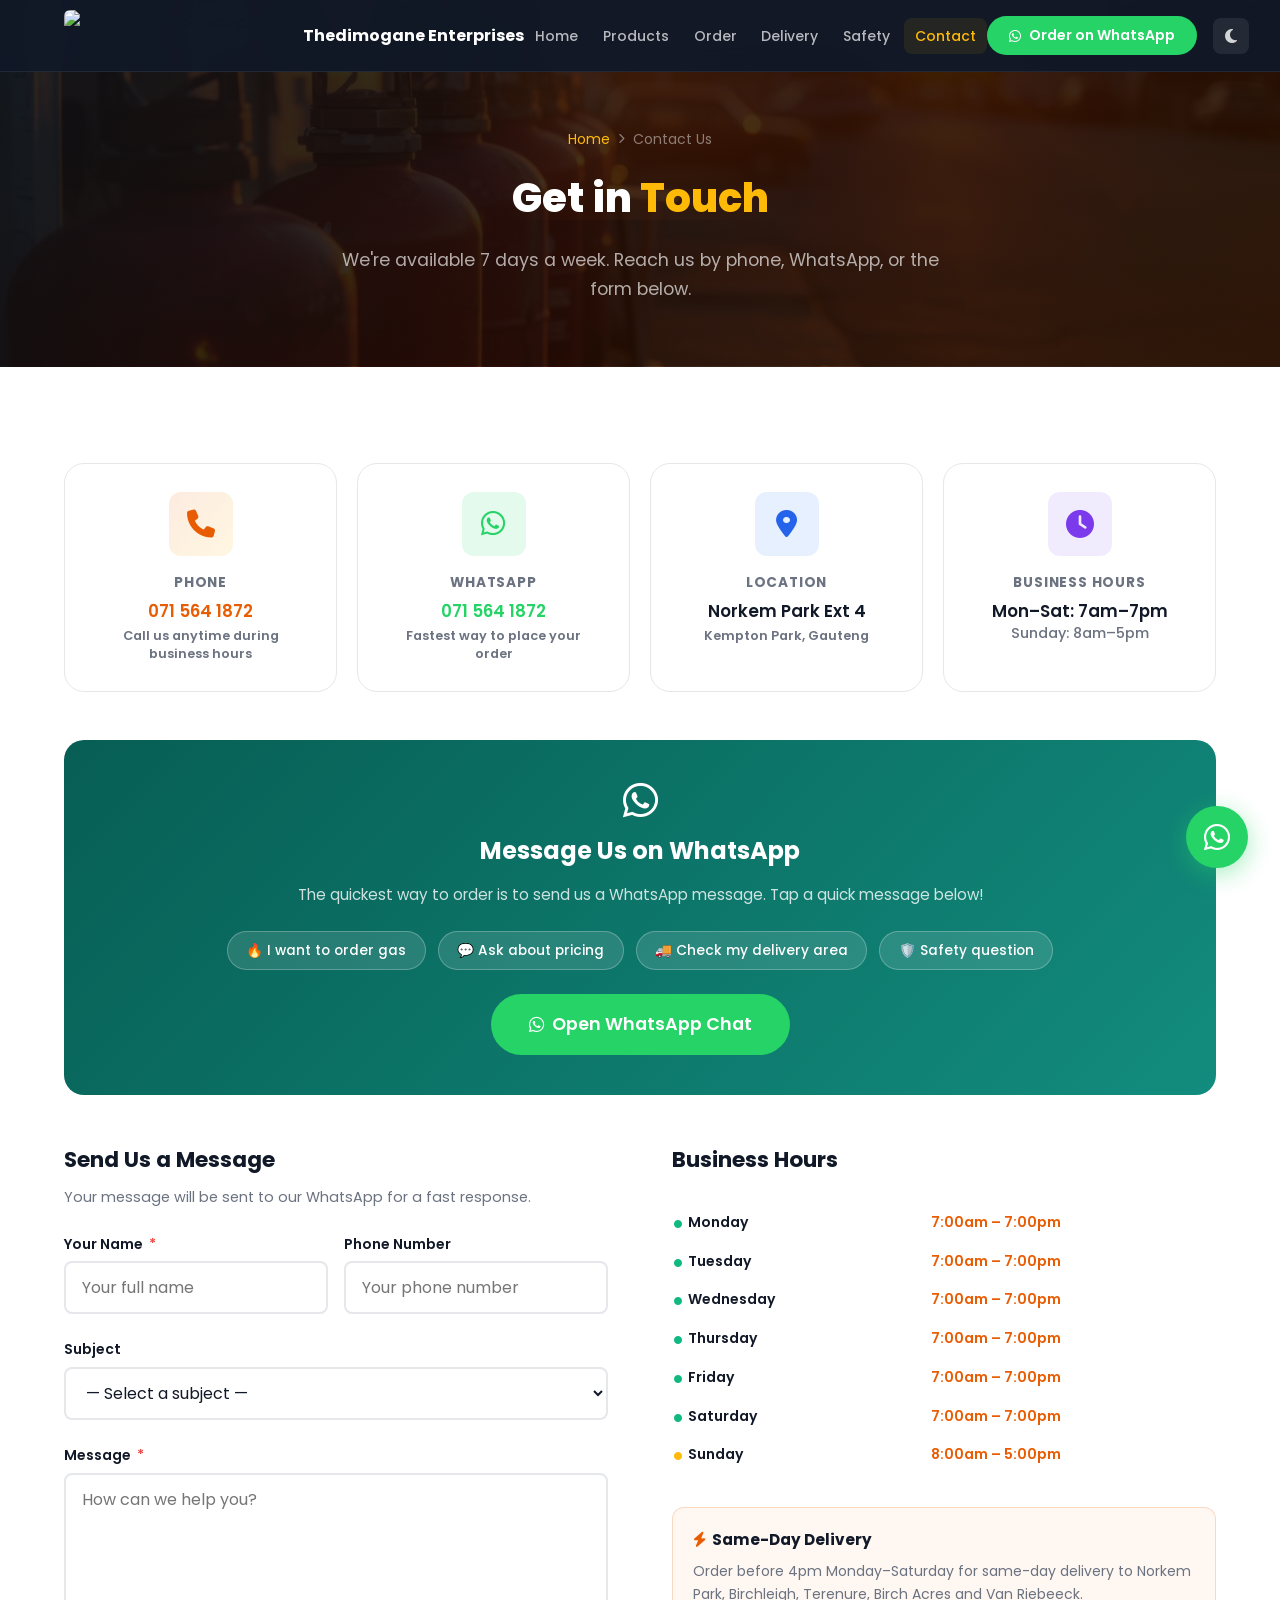
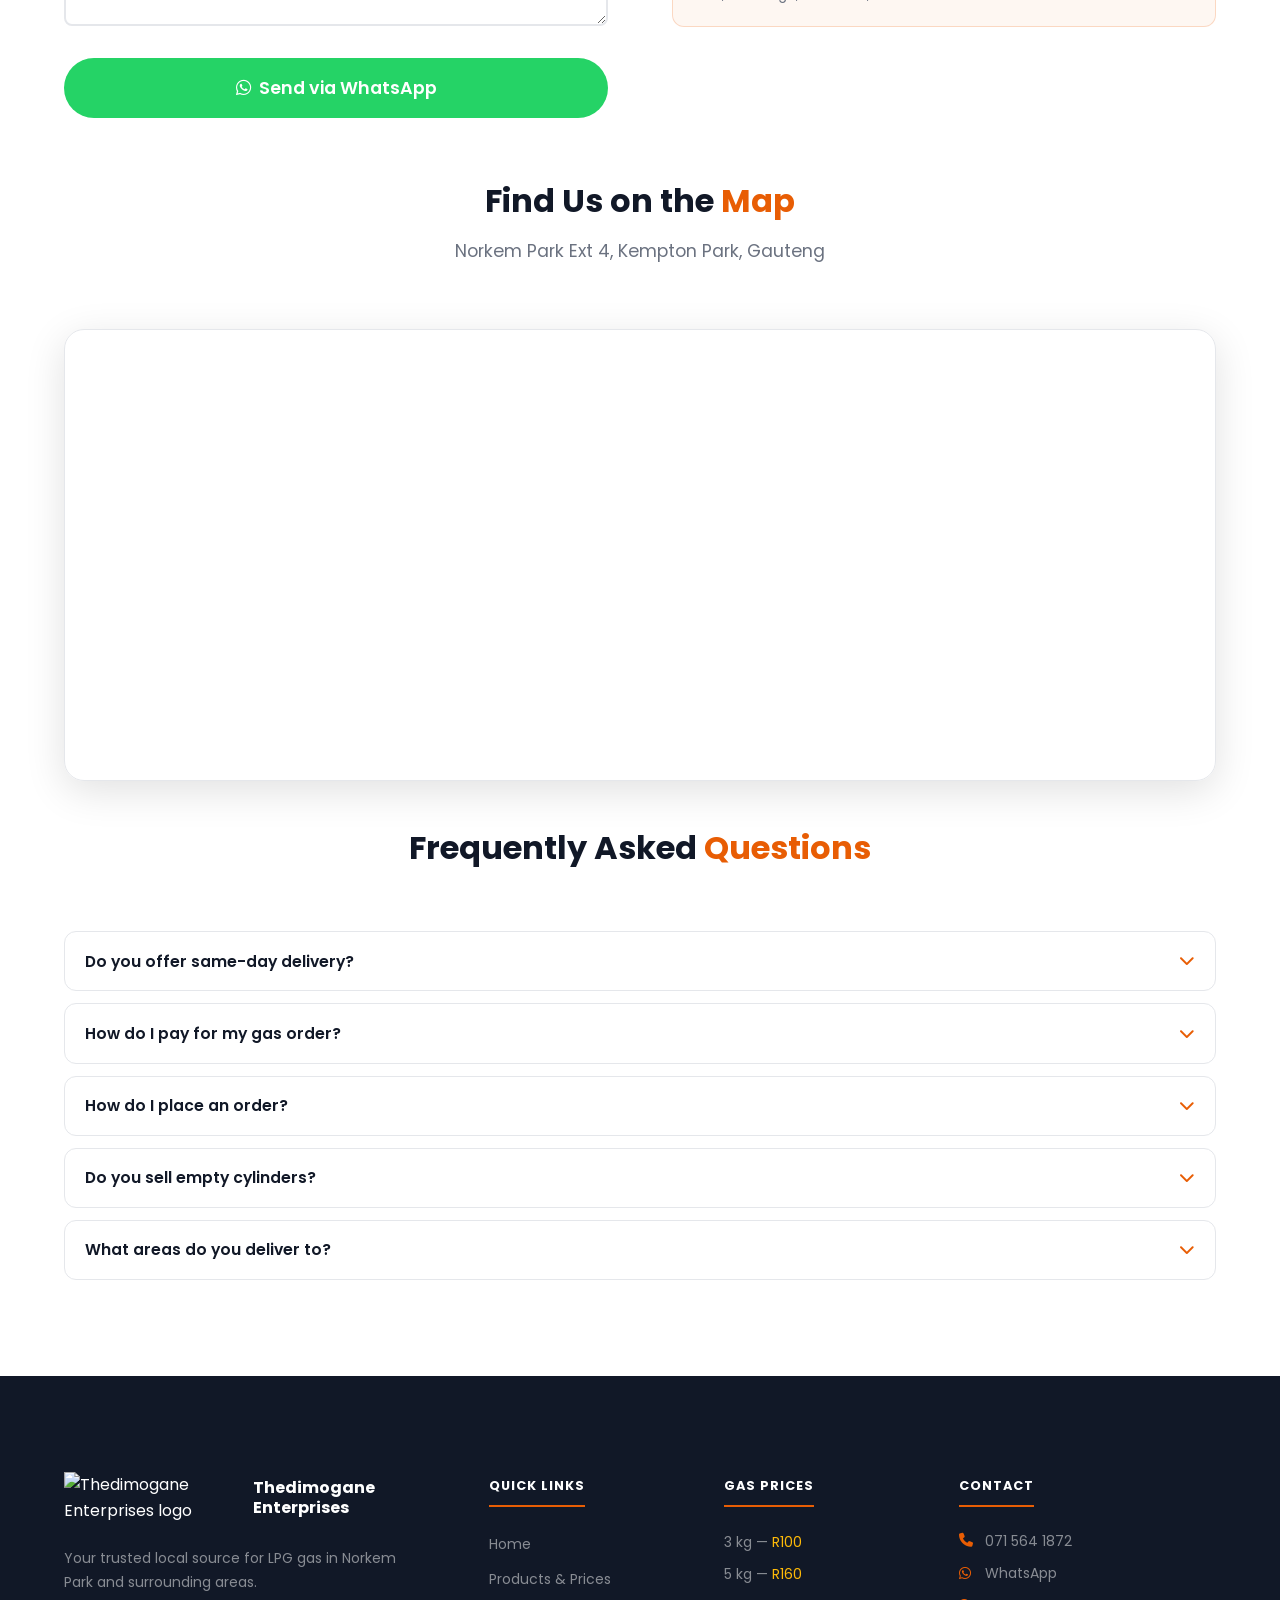
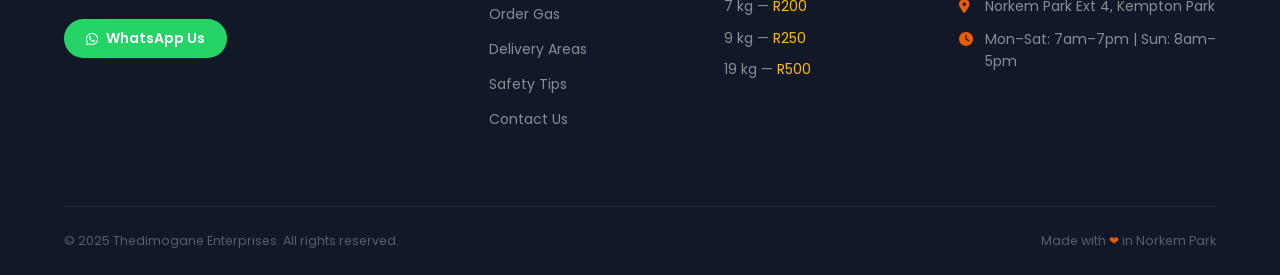
==== contact.html @ 5fd13661 "Initial commit — Thedimogane Enterprises website" ====
<!DOCTYPE html>
<html lang="en">
<head>
  <meta charset="UTF-8">
  <meta name="viewport" content="width=device-width, initial-scale=1.0">
  <meta name="description" content="Contact Thedimogane Enterprises for LPG gas delivery in Norkem Park. Call or WhatsApp 071 564 1872. Located in Norkem Park Ext 4, Kempton Park.">
  <title>Contact Us | Thedimogane Enterprises</title>
  <link rel="preconnect" href="https://fonts.googleapis.com">
  <link rel="preconnect" href="https://fonts.gstatic.com" crossorigin>
  <link href="https://fonts.googleapis.com/css2?family=Poppins:wght@400;500;600;700;800&display=swap" rel="stylesheet">
  <link rel="stylesheet" href="https://cdnjs.cloudflare.com/ajax/libs/font-awesome/6.5.1/css/all.min.css">
  <link rel="stylesheet" href="css/style.css">
  <style>
    .contact-cards { display: grid; grid-template-columns: repeat(auto-fill, minmax(230px, 1fr)); gap: 1.25rem; margin-bottom: 3rem; }
    .contact-card { background: var(--white); border: 1px solid var(--gray-light); border-radius: var(--radius-lg); padding: 1.75rem; text-align: center; transition: var(--transition); }
    .contact-card:hover { box-shadow: var(--shadow-lg); border-color: rgba(232,93,4,0.3); transform: translateY(-3px); }
    .contact-card__icon { width: 64px; height: 64px; margin: 0 auto 1rem; border-radius: var(--radius); display: flex; align-items: center; justify-content: center; font-size: 1.75rem; }
    .contact-card__icon--primary { background: linear-gradient(135deg, rgba(232,93,4,0.12), rgba(255,186,8,0.12)); color: var(--primary); }
    .contact-card__icon--whatsapp { background: rgba(37,211,102,0.12); color: var(--whatsapp); }
    .contact-card__icon--map { background: rgba(59,130,246,0.12); color: #2563EB; }
    .contact-card__icon--clock { background: rgba(139,92,246,0.12); color: #7C3AED; }
    .contact-card h3 { font-size: 0.85rem; font-weight: 700; text-transform: uppercase; letter-spacing: 0.06em; color: var(--gray); margin-bottom: 0.4rem; }
    .contact-card p { font-size: 1.05rem; font-weight: 600; color: var(--dark); line-height: 1.4; }
    .contact-card a { color: var(--primary); }
    .contact-card a:hover { text-decoration: underline; }
    .wa-cta { background: linear-gradient(135deg, #075E54, #128C7E); border-radius: var(--radius-lg); padding: 2.5rem; text-align: center; margin-bottom: 3rem; color: var(--white); }
    .wa-cta h2 { font-size: 1.5rem; margin-bottom: 0.75rem; }
    .wa-cta p { font-size: 0.95rem; opacity: 0.8; margin-bottom: 1.5rem; }
    .wa-quick-btns { display: flex; flex-wrap: wrap; gap: 0.75rem; justify-content: center; }
    .wa-quick-btn { background: rgba(255,255,255,0.12); border: 1px solid rgba(255,255,255,0.25); color: var(--white); padding: 0.55rem 1.15rem; border-radius: var(--radius-full); font-size: 0.855rem; cursor: pointer; transition: var(--transition); font-family: var(--font); font-weight: 500; }
    .wa-quick-btn:hover { background: rgba(255,255,255,0.22); }

    /* FAQ */
    .faq-list { display: flex; flex-direction: column; gap: 0.75rem; }
    .faq-item { background: var(--white); border: 1px solid var(--gray-light); border-radius: var(--radius); overflow: hidden; }
    .faq-question { width: 100%; display: flex; justify-content: space-between; align-items: center; padding: 1.1rem 1.25rem; cursor: pointer; font-weight: 600; font-size: 0.975rem; background: none; border: none; font-family: var(--font); text-align: left; transition: var(--transition); color: var(--dark); }
    .faq-question:hover { background: var(--off-white); }
    .faq-question i { color: var(--primary); transition: var(--transition); flex-shrink: 0; }
    .faq-item.open .faq-question i { transform: rotate(180deg); }
    .faq-answer { display: none; padding: 0 1.25rem 1.1rem; font-size: 0.9rem; color: var(--gray); line-height: 1.75; border-top: 1px solid var(--gray-light); padding-top: 0.75rem; }
    .faq-item.open .faq-answer { display: block; }
  </style>
</head>
<body>

  <!-- NAVIGATION -->
  <header class="header" id="header">
    <nav class="nav container">
      <a href="index.html" class="nav__brand">
        <img src="css/logo.jpg" alt="Thedimogane Enterprises logo" class="nav__logo-img">
        <span>
          <span class="nav__title">Thedimogane Enterprises</span>

        </span>
      </a>
      <ul class="nav__links" id="navLinks">
        <li><a href="index.html" class="nav__link">Home</a></li>
        <li><a href="products.html" class="nav__link">Products </a></li>
        <li><a href="order.html" class="nav__link">Order</a></li>
        <li><a href="delivery.html" class="nav__link">Delivery</a></li>
        <li><a href="safety.html" class="nav__link">Safety</a></li>
        <li><a href="contact.html" class="nav__link active">Contact</a></li>
      </ul>
      <div class="nav__actions">
        <a href="https://wa.me/27715641872?text=Hi%20Thedimogane%20Enterprises!%20I%20want%20to%20order%20gas." target="_blank" class="btn btn--whatsapp btn--sm">
          <i class="fab fa-whatsapp"></i> Order on WhatsApp
        </a>
        <button class="nav__theme" id="themeToggle" aria-label="Toggle dark mode">
          <i class="fas fa-moon"></i>
        </button>
        <button class="nav__toggle" id="navToggle" aria-label="Toggle menu" aria-expanded="false">
          <i class="fas fa-bars"></i>
        </button>
      </div>
    </nav>
  </header>

  <!-- PAGE HERO -->
  <section class="page-hero">
    <div class="container">
      <nav class="breadcrumb" aria-label="Breadcrumb">
        <a href="index.html">Home</a>
        <i class="fas fa-chevron-right" style="font-size:0.65rem;"></i>
        <span>Contact Us</span>
      </nav>
      <h1>Get in <span>Touch</span></h1>
      <p>We're available 7 days a week. Reach us by phone, WhatsApp, or the form below.</p>
    </div>
  </section>

  <!-- CONTACT SECTION -->
  <section class="section">
    <div class="container">
      <div class="contact-cards fade-up">
        <div class="contact-card">
          <div class="contact-card__icon contact-card__icon--primary"><i class="fas fa-phone"></i></div>
          <h3>Phone</h3>
          <p><a href="tel:+27715641872">071 564 1872</a></p>
          <p style="font-size:0.8rem;color:var(--gray);margin-top:0.25rem;">Call us anytime during business hours</p>
        </div>
        <div class="contact-card">
          <div class="contact-card__icon contact-card__icon--whatsapp"><i class="fab fa-whatsapp"></i></div>
          <h3>WhatsApp</h3>
          <p><a href="https://wa.me/27715641872" target="_blank" style="color:var(--whatsapp);">071 564 1872</a></p>
          <p style="font-size:0.8rem;color:var(--gray);margin-top:0.25rem;">Fastest way to place your order</p>
        </div>
        <div class="contact-card">
          <div class="contact-card__icon contact-card__icon--map"><i class="fas fa-map-marker-alt"></i></div>
          <h3>Location</h3>
          <p>Norkem Park Ext 4</p>
          <p style="font-size:0.8rem;color:var(--gray);margin-top:0.25rem;">Kempton Park, Gauteng</p>
        </div>
        <div class="contact-card">
          <div class="contact-card__icon contact-card__icon--clock"><i class="fas fa-clock"></i></div>
          <h3>Business Hours</h3>
          <p>Mon–Sat: 7am–7pm</p>
          <p style="font-size:0.9rem;color:var(--gray);font-weight:500;">Sunday: 8am–5pm</p>
        </div>
      </div>

      <!-- WHATSAPP CTA -->
      <div class="wa-cta fade-up">
        <i class="fab fa-whatsapp" style="font-size:2.5rem;margin-bottom:0.75rem;display:block;"></i>
        <h2>Message Us on WhatsApp</h2>
        <p>The quickest way to order is to send us a WhatsApp message. Tap a quick message below!</p>
        <div class="wa-quick-btns">
          <button class="wa-quick-btn" onclick="openWhatsApp('Hi Mr P! I\'d like to order gas please.')">🔥 I want to order gas</button>
          <button class="wa-quick-btn" onclick="openWhatsApp('Hi! What is the price for a 9 kg refill today?')">💬 Ask about pricing</button>
          <button class="wa-quick-btn" onclick="openWhatsApp('Hi! Do you deliver to my area?')">🚚 Check my delivery area</button>
          <button class="wa-quick-btn" onclick="openWhatsApp('Hi! I have a question about gas safety.')">🛡️ Safety question</button>
        </div>
        <a href="https://wa.me/27715641872" target="_blank" class="btn btn--whatsapp btn--lg" style="margin-top:1.5rem;">
          <i class="fab fa-whatsapp"></i> Open WhatsApp Chat
        </a>
      </div>

      <!-- CONTACT FORM + MAP -->
      <div class="contact-layout fade-up">
        <!-- FORM -->
        <div>
          <h2 style="margin-bottom:0.5rem;font-size:1.35rem;">Send Us a Message</h2>
          <p style="color:var(--gray);font-size:0.9rem;margin-bottom:1.5rem;">Your message will be sent to our WhatsApp for a fast response.</p>
          <form id="contactForm" novalidate>
            <div class="form-row">
              <div class="form-group">
                <label for="contactName">Your Name <span class="required">*</span></label>
                <input type="text" id="contactName" class="form-control" placeholder="Your full name" required autocomplete="name">
              </div>
              <div class="form-group">
                <label for="contactPhone">Phone Number</label>
                <input type="tel" id="contactPhone" class="form-control" placeholder="Your phone number" autocomplete="tel">
              </div>
            </div>
            <div class="form-group">
              <label for="contactSubject">Subject</label>
              <select id="contactSubject" class="form-control">
                <option value="">— Select a subject —</option>
                <option value="Gas Order">Place a Gas Order</option>
                <option value="Pricing Enquiry">Pricing Enquiry</option>
                <option value="Delivery Area Question">Delivery Area Question</option>
                <option value="Safety Question">Safety Question</option>
                <option value="Complaint or Feedback">Complaint or Feedback</option>
                <option value="Other">Other</option>
              </select>
            </div>
            <div class="form-group">
              <label for="contactMessage">Message <span class="required">*</span></label>
              <textarea id="contactMessage" class="form-control" rows="5" placeholder="How can we help you?" required></textarea>
            </div>
            <button type="submit" class="btn btn--whatsapp btn--block btn--lg">
              <i class="fab fa-whatsapp"></i> Send via WhatsApp
            </button>
          </form>
        </div>

        <!-- HOURS -->
        <div>
          <h2 style="margin-bottom:1.5rem;font-size:1.35rem;">Business Hours</h2>
          <table class="hours-table" style="width:100%;margin-bottom:2rem;">
            <tr><td><i class="fas fa-circle" style="font-size:0.5rem;color:var(--success);margin-right:0.4rem;"></i>Monday</td><td>7:00am – 7:00pm</td></tr>
            <tr><td><i class="fas fa-circle" style="font-size:0.5rem;color:var(--success);margin-right:0.4rem;"></i>Tuesday</td><td>7:00am – 7:00pm</td></tr>
            <tr><td><i class="fas fa-circle" style="font-size:0.5rem;color:var(--success);margin-right:0.4rem;"></i>Wednesday</td><td>7:00am – 7:00pm</td></tr>
            <tr><td><i class="fas fa-circle" style="font-size:0.5rem;color:var(--success);margin-right:0.4rem;"></i>Thursday</td><td>7:00am – 7:00pm</td></tr>
            <tr><td><i class="fas fa-circle" style="font-size:0.5rem;color:var(--success);margin-right:0.4rem;"></i>Friday</td><td>7:00am – 7:00pm</td></tr>
            <tr><td><i class="fas fa-circle" style="font-size:0.5rem;color:var(--success);margin-right:0.4rem;"></i>Saturday</td><td>7:00am – 7:00pm</td></tr>
            <tr><td><i class="fas fa-circle" style="font-size:0.5rem;color:var(--accent);margin-right:0.4rem;"></i>Sunday</td><td>8:00am – 5:00pm</td></tr>
          </table>

          <div style="background:rgba(232,93,4,0.05);border:1px solid rgba(232,93,4,0.2);border-radius:var(--radius);padding:1.25rem;">
            <h4 style="font-size:0.95rem;margin-bottom:0.5rem;"><i class="fas fa-bolt" style="color:var(--primary);margin-right:0.4rem;"></i>Same-Day Delivery</h4>
            <p style="font-size:0.875rem;color:var(--gray);line-height:1.65;">Order before 4pm Monday–Saturday for same-day delivery to Norkem Park, Birchleigh, Terenure, Birch Acres and Van Riebeeck.</p>
          </div>
        </div>
      </div>

      <!-- MAP -->
      <div class="section__header" style="margin-top:3rem;">
        <h2 class="section__title">Find Us on the <span>Map</span></h2>
        <p class="section__subtitle">Norkem Park Ext 4, Kempton Park, Gauteng</p>
      </div>
      <div class="map-container fade-up">
        <iframe
          src="https://maps.google.com/maps?q=Norkem+Park+Ext+4,+Kempton+Park,+Gauteng,+South+Africa&output=embed&z=15"
          allowfullscreen
          loading="lazy"
          referrerpolicy="no-referrer-when-downgrade"
          title="Thedimogane Enterprises — Norkem Park Ext 4">
        </iframe>
      </div>

      <!-- FAQ -->
      <div class="section__header" style="margin-top:3rem;">
        <h2 class="section__title">Frequently Asked <span>Questions</span></h2>
      </div>
      <div class="faq-list fade-up">
        <div class="faq-item">
          <button class="faq-question" aria-expanded="false">
            Do you offer same-day delivery?
            <i class="fas fa-chevron-down"></i>
          </button>
          <div class="faq-answer">Yes! We offer same-day delivery if you order before 4pm on Monday to Saturday. Sunday orders may take longer depending on availability. Contact us on WhatsApp for urgent requests.</div>
        </div>
        <div class="faq-item">
          <button class="faq-question" aria-expanded="false">
            How do I pay for my gas order?
            <i class="fas fa-chevron-down"></i>
          </button>
          <div class="faq-answer">We accept cash on delivery. Please have the exact amount ready when our driver arrives. For larger commercial orders, please contact us in advance to discuss payment options.</div>
        </div>
        <div class="faq-item">
          <button class="faq-question" aria-expanded="false">
            How do I place an order?
            <i class="fas fa-chevron-down"></i>
          </button>
          <div class="faq-answer">The easiest way is to WhatsApp us at 071 564 1872 with your name, address, and the cylinder size you need. You can also use our online order form on the Order Gas page, which will send your details directly to our WhatsApp.</div>
        </div>
        <div class="faq-item">
          <button class="faq-question" aria-expanded="false">
            Do you sell empty cylinders?
            <i class="fas fa-chevron-down"></i>
          </button>
          <div class="faq-answer">Yes! We sell new empty cylinders in 3 kg (R450), 5 kg (R550), 9 kg (R650), and 19 kg (R1,550) sizes. Once you have your own cylinder, you only pay the refill price for future orders.</div>
        </div>
        <div class="faq-item">
          <button class="faq-question" aria-expanded="false">
            What areas do you deliver to?
            <i class="fas fa-chevron-down"></i>
          </button>
          <div class="faq-answer">We currently deliver to Norkem Park (all extensions), Birchleigh, Terenure, Birch Acres and Van Riebeeck. Not sure if you're in our area? Just WhatsApp us your address and we'll confirm!</div>
        </div>
      </div>
    </div>
  </section>

  <!-- FOOTER -->
  <footer class="footer">
    <div class="container">
      <div class="footer__grid">
        <div>
          <div class="footer__logo"><img src="css/logo.jpg" alt="Thedimogane Enterprises logo" class="footer__logo-img"><div><strong>Thedimogane Enterprises</strong></div></div>
          <p class="footer__desc">Your trusted local source for LPG gas in Norkem Park and surrounding areas.</p>
          <a href="https://wa.me/27715641872" target="_blank" class="btn btn--whatsapp btn--sm"><i class="fab fa-whatsapp"></i> WhatsApp Us</a>
        </div>
        <div>
          <h4>Quick Links</h4>
          <ul class="footer__links">
            <li><a href="index.html">Home</a></li>
            <li><a href="products.html">Products &amp; Prices</a></li>
            <li><a href="order.html">Order Gas</a></li>
            <li><a href="delivery.html">Delivery Areas</a></li>
            <li><a href="safety.html">Safety Tips</a></li>
            <li><a href="contact.html">Contact Us</a></li>
          </ul>
        </div>
        <div>
          <h4>Gas Prices</h4>
          <ul class="footer__products">
            <li>3 kg — <span style="color:var(--accent)">R100</span></li>
            <li>5 kg — <span style="color:var(--accent)">R160</span></li>
            <li>7 kg — <span style="color:var(--accent)">R200</span></li>
            <li>9 kg — <span style="color:var(--accent)">R250</span></li>
            <li>19 kg — <span style="color:var(--accent)">R500</span></li>
          </ul>
        </div>
        <div>
          <h4>Contact</h4>
          <div class="footer__contact">
            <p><i class="fas fa-phone"></i><a href="tel:+27715641872">071 564 1872</a></p>
            <p><i class="fab fa-whatsapp"></i><a href="https://wa.me/27715641872" target="_blank">WhatsApp</a></p>
            <p><i class="fas fa-map-marker-alt"></i>Norkem Park Ext 4, Kempton Park</p>
            <p><i class="fas fa-clock"></i>Mon–Sat: 7am–7pm | Sun: 8am–5pm</p>
          </div>
        </div>
      </div>
      <div class="footer__bottom">
        <p>&copy; 2025 Thedimogane Enterprises. All rights reserved.</p>
        <p>Made with <span style="color:var(--primary)">&#10084;</span> in Norkem Park</p>
      </div>
    </div>
  </footer>

  <a href="https://wa.me/27715641872?text=Hi!%20I%20need%20gas%20please." target="_blank" class="float-whatsapp" aria-label="Chat on WhatsApp">
    <i class="fab fa-whatsapp"></i>
    <span class="float-whatsapp__tooltip">Order on WhatsApp</span>
  </a>

  <script src="js/script.js"></script>
</body>
</html>
---- css/style.css ----
/*
  Thedimogane Enterprises — LPG Gas Delivery Website
  Main Stylesheet
*/

/* =============================================
   1. CSS VARIABLES & RESET
   ============================================= */
:root {
  --primary: #E85D04;
  --primary-dark: #C44D00;
  --primary-light: #FB8C00;
  --accent: #FFBA08;
  --dark: #111827;
  --dark-sub: #1F2937;
  --white: #FFFFFF;
  --off-white: #F9FAFB;
  --gray: #6B7280;
  --gray-light: #E5E7EB;
  --gray-border: #D1D5DB;
  --whatsapp: #25D366;
  --whatsapp-dark: #128C7E;
  --success: #10B981;
  --danger: #EF4444;

  --font: 'Poppins', -apple-system, BlinkMacSystemFont, sans-serif;

  --space-xs: 0.5rem;
  --space-sm: 1rem;
  --space-md: 1.5rem;
  --space-lg: 2rem;
  --space-xl: 3rem;
  --space-2xl: 4rem;
  --space-3xl: 6rem;

  --container-max: 1200px;
  --nav-height: 72px;

  --radius-sm: 8px;
  --radius: 12px;
  --radius-lg: 20px;
  --radius-full: 9999px;
  --shadow-sm: 0 1px 3px rgba(0,0,0,0.10);
  --shadow: 0 4px 20px rgba(0,0,0,0.08);
  --shadow-lg: 0 10px 40px rgba(0,0,0,0.12);
  --shadow-xl: 0 20px 60px rgba(0,0,0,0.15);
  --transition: all 0.3s cubic-bezier(0.4, 0, 0.2, 1);
}

*, *::before, *::after { margin: 0; padding: 0; box-sizing: border-box; }
html { scroll-behavior: smooth; font-size: 16px; }
body {
  font-family: var(--font);
  color: var(--dark);
  background: var(--white);
  line-height: 1.6;
  -webkit-font-smoothing: antialiased;
  overflow-x: hidden;
}
img { max-width: 100%; height: auto; display: block; }
a { text-decoration: none; color: inherit; }
ul, ol { list-style: none; }
button { cursor: pointer; border: none; background: none; font-family: var(--font); }
input, select, textarea { font-family: var(--font); }

/* =============================================
   2. LAYOUT UTILITIES
   ============================================= */
.container {
  max-width: var(--container-max);
  margin: 0 auto;
  padding: 0 var(--space-md);
}
.section { padding: var(--space-3xl) 0; }
.section--gray { background-color: var(--off-white); }
.section--dark { background-color: var(--dark); color: var(--white); }

.section__header { text-align: center; margin-bottom: var(--space-2xl); }

.section__tag {
  display: inline-block;
  background: rgba(232,93,4,0.10);
  color: var(--primary);
  font-size: 0.78rem;
  font-weight: 600;
  letter-spacing: 0.06em;
  text-transform: uppercase;
  padding: 0.3rem 1rem;
  border-radius: var(--radius-full);
  margin-bottom: var(--space-xs);
}
.section--dark .section__tag { background: rgba(255,186,8,0.15); color: var(--accent); }

.section__title { font-size: 2rem; font-weight: 700; line-height: 1.2; margin-bottom: var(--space-sm); }
.section__title span { color: var(--primary); }
.section--dark .section__title span { color: var(--accent); }
.section__subtitle { font-size: 1.1rem; color: var(--gray); max-width: 620px; margin: 0 auto; }
.section--dark .section__subtitle { color: rgba(255,255,255,0.55); }

.text-center { text-align: center; }
.text-primary { color: var(--primary); }
.text-accent { color: var(--accent); }

/* =============================================
   3. BUTTONS
   ============================================= */
.btn {
  display: inline-flex;
  align-items: center;
  gap: 0.5rem;
  padding: 0.75rem 1.75rem;
  border-radius: var(--radius-full);
  font-size: 1rem;
  font-weight: 600;
  transition: var(--transition);
  cursor: pointer;
  border: 2px solid transparent;
  white-space: nowrap;
  text-decoration: none;
  line-height: 1.4;
}
.btn--primary { background: var(--primary); color: var(--white); }
.btn--primary:hover { background: var(--primary-dark); transform: translateY(-2px); box-shadow: 0 8px 25px rgba(232,93,4,0.35); }
.btn--outline { background: transparent; color: var(--primary); border-color: var(--primary); }
.btn--outline:hover { background: var(--primary); color: var(--white); transform: translateY(-2px); }
.btn--outline-white { background: transparent; color: var(--white); border-color: var(--white); }
.btn--outline-white:hover { background: var(--white); color: var(--primary); transform: translateY(-2px); }
.btn--whatsapp { background: var(--whatsapp); color: var(--white); }
.btn--whatsapp:hover { background: var(--whatsapp-dark); transform: translateY(-2px); box-shadow: 0 8px 25px rgba(37,211,102,0.35); }
.btn--accent { background: var(--accent); color: var(--dark); }
.btn--accent:hover { background: #e5a800; transform: translateY(-2px); box-shadow: 0 8px 25px rgba(255,186,8,0.35); }
.btn--lg { padding: 1rem 2.25rem; font-size: 1.1rem; }
.btn--sm { padding: 0.5rem 1.25rem; font-size: 0.875rem; }
.btn--block { width: 100%; justify-content: center; }

/* =============================================
   4. NAVIGATION
   ============================================= */
.header {
  position: fixed;
  top: 0; left: 0; right: 0;
  z-index: 1000;
  height: var(--nav-height);
  background: rgba(17,24,39,0.96);
  backdrop-filter: blur(12px);
  border-bottom: 1px solid rgba(255,255,255,0.07);
  transition: var(--transition);
}
.header.scrolled { box-shadow: var(--shadow-lg); background: rgba(17,24,39,0.99); }
.nav { display: flex; align-items: center; justify-content: space-between; height: 100%; }
.nav__brand { display: flex; align-items: center; gap: 0.75rem; text-decoration: none; flex-shrink: 0; }
.nav__icon { font-size: 1.75rem; line-height: 1; }
.nav__logo-img { width: 227px; height: auto; border-radius: 6px; display: block; }
.footer__logo-img { width: 227px; height: auto; border-radius: 6px; display: block; overflow: visible; }
@media (max-width: 480px) {
  .nav__logo-img { width: 140px; }
}
.nav__title { display: block; font-size: 1rem; font-weight: 700; color: var(--white); line-height: 1.1; }
.nav__subtitle { display: block; font-size: 0.72rem; color: var(--accent); font-weight: 500; letter-spacing: 0.06em; }

.nav__links { display: flex; align-items: center; gap: 0.15rem; }
.nav__link { padding: 0.5rem 0.7rem; color: rgba(255,255,255,0.7); font-size: 0.875rem; font-weight: 500; border-radius: var(--radius-sm); transition: var(--transition); }
.nav__link:hover { color: var(--white); background: rgba(255,255,255,0.08); }
.nav__link.active { color: var(--accent); background: rgba(255,186,8,0.08); }

.nav__actions { display: flex; align-items: center; gap: var(--space-sm); }
.nav__toggle { display: none; color: var(--white); font-size: 1.4rem; padding: 0.5rem; border-radius: var(--radius-sm); background: rgba(255,255,255,0.08); transition: var(--transition); }
.nav__toggle:hover { background: rgba(255,255,255,0.15); }

@media (max-width: 1024px) {
  .nav__links {
    position: fixed;
    top: var(--nav-height); left: 0; right: 0;
    background: var(--dark);
    flex-direction: column;
    align-items: stretch;
    padding: var(--space-sm);
    gap: 0.2rem;
    transform: translateY(-110%);
    opacity: 0;
    visibility: hidden;
    transition: var(--transition);
    border-bottom: 1px solid rgba(255,255,255,0.08);
    box-shadow: var(--shadow-lg);
  }
  .nav__links.open { transform: translateY(0); opacity: 1; visibility: visible; }
  .nav__link { padding: 0.85rem 1rem; font-size: 1rem; }
  .nav__actions .btn--whatsapp { display: none; }
  .nav__toggle { display: flex; align-items: center; justify-content: center; }
}

/* =============================================
   5. HERO SECTION
   ============================================= */
.hero {
  min-height: 100vh;
  background:
    linear-gradient(135deg, rgba(13,17,23,0.91) 0%, rgba(26,8,0,0.88) 55%, rgba(45,18,0,0.88) 100%),
    url('ai-generated-gas-cylinders-stand-at-a-gas-station-in-a-classic-american-small-town-free-photo.jpeg');
  background-size: cover;
  background-position: center;
  display: flex;
  align-items: center;
  position: relative;
  overflow: hidden;
  padding-top: var(--nav-height);
}
.hero::before {
  content: '';
  position: absolute;
  top: -150px; right: -150px;
  width: 600px; height: 600px;
  background: radial-gradient(circle, rgba(232,93,4,0.18) 0%, transparent 70%);
  pointer-events: none;
}
.hero::after {
  content: '';
  position: absolute;
  bottom: -80px; left: -80px;
  width: 400px; height: 400px;
  background: radial-gradient(circle, rgba(255,186,8,0.08) 0%, transparent 70%);
  pointer-events: none;
}
.hero__container {
  display: grid;
  grid-template-columns: 1fr 420px;
  gap: var(--space-2xl);
  align-items: center;
  padding: var(--space-3xl) var(--space-md);
  max-width: var(--container-max);
  margin: 0 auto;
  width: 100%;
  position: relative;
  z-index: 1;
}
.hero__badge {
  display: inline-flex;
  align-items: center;
  gap: 0.6rem;
  background: rgba(255,186,8,0.12);
  border: 1px solid rgba(255,186,8,0.3);
  color: var(--accent);
  padding: 0.4rem 1rem;
  border-radius: var(--radius-full);
  font-size: 0.85rem;
  font-weight: 600;
  margin-bottom: var(--space-md);
}
.hero__dot { width: 8px; height: 8px; background: var(--accent); border-radius: 50%; animation: pulse-dot 2s infinite; }
@keyframes pulse-dot { 0%, 100% { opacity: 1; transform: scale(1); } 50% { opacity: 0.5; transform: scale(1.4); } }

.hero__title { font-size: clamp(1.9rem, 4.5vw, 3.4rem); font-weight: 800; color: var(--white); line-height: 1.15; margin-bottom: var(--space-md); }
.hero__title .highlight { color: var(--primary); }
.hero__title .highlight-accent { color: var(--accent); }
.hero__subtitle { font-size: 1.15rem; color: rgba(255,255,255,0.68); margin-bottom: var(--space-lg); line-height: 1.75; max-width: 560px; }
.hero__actions { display: flex; flex-wrap: wrap; gap: var(--space-sm); margin-bottom: var(--space-2xl); }
.hero__stats { display: flex; flex-wrap: wrap; gap: var(--space-lg); padding-top: var(--space-lg); border-top: 1px solid rgba(255,255,255,0.1); }
.stat__value { font-size: 1.6rem; font-weight: 700; color: var(--accent); line-height: 1; }
.stat__label { font-size: 0.8rem; color: rgba(255,255,255,0.55); margin-top: 0.2rem; }

.hero__visual { background: rgba(255,255,255,0.04); border: 1px solid rgba(255,255,255,0.1); border-radius: var(--radius-lg); padding: var(--space-lg); backdrop-filter: blur(10px); }
.hero__visual-title { font-size: 0.8rem; font-weight: 600; text-transform: uppercase; letter-spacing: 0.08em; color: var(--accent); margin-bottom: var(--space-md); padding-bottom: 0.75rem; border-bottom: 1px solid rgba(255,255,255,0.1); }
.price-quick-list { display: flex; flex-direction: column; gap: 0.6rem; }
.price-quick-item { display: flex; justify-content: space-between; align-items: center; padding: 0.65rem 0.85rem; background: rgba(255,255,255,0.04); border-radius: var(--radius-sm); border: 1px solid rgba(255,255,255,0.06); transition: var(--transition); }
.price-quick-item:hover { background: rgba(232,93,4,0.12); border-color: rgba(232,93,4,0.25); }
.price-quick-item .size { color: rgba(255,255,255,0.8); font-size: 0.9rem; font-weight: 500; }
.price-quick-item .price { color: var(--accent); font-weight: 700; font-size: 1rem; }
.hero__visual-cta { margin-top: var(--space-md); }

/* =============================================
   6. FEATURES
   ============================================= */
.features { padding: var(--space-3xl) 0; }
.features-grid { display: grid; grid-template-columns: repeat(auto-fill, minmax(240px, 1fr)); gap: var(--space-md); }
.feature-card { background: var(--white); border: 1px solid var(--gray-light); border-radius: var(--radius-lg); padding: var(--space-lg); transition: var(--transition); position: relative; overflow: hidden; }
.feature-card::before { content: ''; position: absolute; top: 0; left: 0; right: 0; height: 3px; background: linear-gradient(90deg, var(--primary), var(--accent)); transform: scaleX(0); transform-origin: left; transition: var(--transition); }
.feature-card:hover { box-shadow: var(--shadow-lg); border-color: rgba(232,93,4,0.2); transform: translateY(-5px); }
.feature-card:hover::before { transform: scaleX(1); }
.feature-icon { width: 60px; height: 60px; background: linear-gradient(135deg, rgba(232,93,4,0.10), rgba(255,186,8,0.10)); border-radius: var(--radius); display: flex; align-items: center; justify-content: center; font-size: 1.75rem; margin-bottom: var(--space-sm); color: var(--primary); }
.feature-card h3 { font-size: 1.05rem; font-weight: 700; margin-bottom: 0.45rem; }
.feature-card p { color: var(--gray); font-size: 0.9rem; line-height: 1.7; }

/* =============================================
   7. PRICE TABLE
   ============================================= */
.price-section { padding: var(--space-3xl) 0; }
.price-tabs { display: flex; gap: 0.5rem; margin-bottom: var(--space-lg); justify-content: center; flex-wrap: wrap; }
.price-tab { padding: 0.6rem 1.5rem; border-radius: var(--radius-full); font-size: 0.9rem; font-weight: 600; border: 2px solid var(--gray-light); color: var(--gray); transition: var(--transition); cursor: pointer; background: var(--white); }
.price-tab.active, .price-tab:hover { background: var(--primary); color: var(--white); border-color: var(--primary); }

.price-table-wrap { overflow-x: auto; border-radius: var(--radius-lg); box-shadow: var(--shadow); }
.price-table { width: 100%; border-collapse: collapse; }
.price-table th { background: var(--primary); color: var(--white); padding: 1rem 1.5rem; text-align: left; font-size: 0.82rem; font-weight: 600; text-transform: uppercase; letter-spacing: 0.05em; white-space: nowrap; }
.price-table td { padding: 1rem 1.5rem; border-bottom: 1px solid var(--gray-light); }
.price-table tbody tr { background: var(--white); transition: var(--transition); }
.price-table tbody tr:hover { background: rgba(232,93,4,0.04); }
.price-table tbody tr:last-child td { border-bottom: none; }
.price-tag { font-size: 1.15rem; font-weight: 700; color: var(--primary); }
.badge { display: inline-block; padding: 0.2rem 0.75rem; border-radius: var(--radius-full); font-size: 0.75rem; font-weight: 600; }
.badge--success { background: rgba(16,185,129,0.12); color: #065F46; }
.badge--primary { background: rgba(232,93,4,0.12); color: var(--primary); }
.badge--gray { background: var(--gray-light); color: var(--gray); }

/* Dark table override */
.section--dark .price-table td { color: rgba(255,255,255,0.82); border-bottom-color: rgba(255,255,255,0.05); }
.section--dark .price-table tbody tr { background: rgba(255,255,255,0.02); }
.section--dark .price-table tbody tr:hover { background: rgba(232,93,4,0.08); }

/* =============================================
   8. PRODUCT CARDS
   ============================================= */
.products-grid { display: grid; grid-template-columns: repeat(auto-fill, minmax(270px, 1fr)); gap: var(--space-md); }
.product-card { background: var(--white); border: 1px solid var(--gray-light); border-radius: var(--radius-lg); overflow: hidden; transition: var(--transition); display: flex; flex-direction: column; }
.product-card:hover { box-shadow: var(--shadow-xl); transform: translateY(-6px); border-color: rgba(232,93,4,0.3); }
.product-card.featured { border-color: var(--primary); position: relative; }
.product-card.featured::before { content: '⭐ Most Popular'; position: absolute; top: 0; right: 0; background: var(--primary); color: var(--white); font-size: 0.72rem; font-weight: 700; padding: 0.35rem 0.85rem; border-bottom-left-radius: var(--radius); }
.product-card__header { background: linear-gradient(135deg, #1a0800, #2d1200); padding: 0; text-align: center; position: relative; overflow: hidden; height: 185px; }
.product-card__header-img { width: 100%; height: 100%; object-fit: cover; display: block; opacity: 0.82; transition: transform 0.4s ease, opacity 0.3s ease; }
.product-card:hover .product-card__header-img { transform: scale(1.06); opacity: 0.92; }
.product-card__header-overlay { position: absolute; bottom: 0; left: 0; right: 0; padding: 0.6rem 1rem; background: linear-gradient(to top, rgba(0,0,0,0.82) 0%, transparent 100%); text-align: center; }
.product-card__emoji { font-size: 3rem; display: block; margin-bottom: 0.4rem; }
.product-card__size { font-size: 1.55rem; font-weight: 800; color: var(--accent); }
.product-card__label { font-size: 0.78rem; color: rgba(255,255,255,0.55); text-transform: uppercase; letter-spacing: 0.05em; }
.product-card__body { padding: var(--space-md); flex: 1; display: flex; flex-direction: column; gap: 0.75rem; }
.product-card__price { display: flex; align-items: baseline; gap: 0.2rem; }
.product-card__price .currency { font-size: 1.15rem; font-weight: 700; color: var(--gray); }
.product-card__price .amount { font-size: 2.5rem; font-weight: 800; color: var(--primary); line-height: 1; }
.product-card__features { display: flex; flex-direction: column; gap: 0.4rem; }
.product-card__feature { display: flex; align-items: center; gap: 0.5rem; font-size: 0.875rem; color: var(--gray); }
.product-card__feature i { color: var(--success); font-size: 0.75rem; flex-shrink: 0; }
.product-card__footer { padding: 0 var(--space-md) var(--space-md); }

/* =============================================
   9. REVIEWS
   ============================================= */
.reviews-grid { display: grid; grid-template-columns: repeat(auto-fill, minmax(300px, 1fr)); gap: var(--space-md); }
.review-card { background: var(--white); border-radius: var(--radius-lg); padding: var(--space-lg); box-shadow: var(--shadow); transition: var(--transition); display: flex; flex-direction: column; gap: 0.75rem; }
.review-card:hover { transform: translateY(-4px); box-shadow: var(--shadow-lg); }
.review-stars { display: flex; gap: 0.2rem; color: var(--accent); }
.review-text { font-size: 0.95rem; color: var(--dark-sub); line-height: 1.75; flex: 1; font-style: italic; }
.review-text::before { content: '"'; font-size: 2.2rem; color: var(--primary); line-height: 0.5; vertical-align: -0.55rem; margin-right: 0.2rem; font-style: normal; }
.review-author { display: flex; align-items: center; gap: var(--space-sm); padding-top: var(--space-sm); border-top: 1px solid var(--gray-light); }
.review-avatar { width: 46px; height: 46px; border-radius: 50%; background: linear-gradient(135deg, var(--primary), var(--accent)); display: flex; align-items: center; justify-content: center; color: var(--white); font-weight: 700; font-size: 1rem; flex-shrink: 0; }
.review-author-info h4 { font-size: 0.875rem; font-weight: 600; margin-bottom: 0.1rem; }
.review-author-info span { font-size: 0.78rem; color: var(--gray); }

/* =============================================
   10. ORDER FORM
   ============================================= */
.order-section { padding: var(--space-3xl) 0; }
.order-layout { display: grid; grid-template-columns: 1fr 360px; gap: var(--space-2xl); align-items: start; }
.form-card { background: var(--white); border: 1px solid var(--gray-light); border-radius: var(--radius-lg); padding: var(--space-2xl); box-shadow: var(--shadow); }
.form-group { margin-bottom: var(--space-md); }
.form-group label { display: block; font-size: 0.875rem; font-weight: 600; color: var(--dark); margin-bottom: 0.4rem; }
.form-group label .required { color: var(--danger); margin-left: 0.2rem; }
.form-control { width: 100%; padding: 0.75rem 1rem; border: 2px solid var(--gray-light); border-radius: var(--radius-sm); font-size: 1rem; color: var(--dark); background: var(--white); transition: var(--transition); outline: none; }
.form-control:focus { border-color: var(--primary); box-shadow: 0 0 0 3px rgba(232,93,4,0.10); }
.form-control.error { border-color: var(--danger); }
.form-row { display: grid; grid-template-columns: 1fr 1fr; gap: var(--space-sm); }
.radio-group, .checkbox-group { display: flex; flex-direction: column; gap: 0.5rem; }
.radio-label, .checkbox-label { display: flex; align-items: center; gap: 0.6rem; cursor: pointer; font-size: 0.95rem; color: var(--dark-sub); }
.radio-label input, .checkbox-label input { width: 18px; height: 18px; accent-color: var(--primary); cursor: pointer; }
.form-hint { font-size: 0.78rem; color: var(--gray); margin-top: 0.3rem; }
.form-divider { height: 1px; background: var(--gray-light); margin: var(--space-md) 0; }
.form-section-label { font-size: 0.82rem; font-weight: 700; text-transform: uppercase; letter-spacing: 0.07em; color: var(--gray); margin-bottom: 0.75rem; }

.order-info-card { background: var(--dark); border-radius: var(--radius-lg); padding: var(--space-lg); color: var(--white); position: sticky; top: calc(var(--nav-height) + 1rem); }
.order-info-card h3 { color: var(--accent); font-size: 1.15rem; margin-bottom: var(--space-md); padding-bottom: 0.75rem; border-bottom: 1px solid rgba(255,255,255,0.1); }
.info-item { display: flex; align-items: flex-start; gap: 0.75rem; padding: 0.75rem 0; border-bottom: 1px solid rgba(255,255,255,0.06); }
.info-item:last-of-type { border-bottom: none; }
.info-item i { color: var(--primary); font-size: 1.05rem; margin-top: 0.1rem; flex-shrink: 0; width: 20px; }
.info-item p { font-size: 0.875rem; color: rgba(255,255,255,0.68); line-height: 1.6; }
.info-item strong { display: block; color: var(--white); margin-bottom: 0.15rem; font-size: 0.9rem; }

/* =============================================
   11. DELIVERY AREAS
   ============================================= */
.areas-grid { display: grid; grid-template-columns: repeat(auto-fill, minmax(180px, 1fr)); gap: var(--space-sm); margin-bottom: var(--space-2xl); }
.area-card { background: var(--white); border: 2px solid var(--gray-light); border-radius: var(--radius); padding: var(--space-md); text-align: center; transition: var(--transition); }
.area-card:hover { border-color: var(--primary); box-shadow: var(--shadow); transform: translateY(-3px); }
.area-card i { font-size: 2.2rem; color: var(--primary); margin-bottom: 0.5rem; }
.area-card h3 { font-size: 1rem; font-weight: 700; margin-bottom: 0.2rem; }
.area-card p { font-size: 0.78rem; color: var(--gray); }
.map-container { border-radius: var(--radius-lg); overflow: hidden; box-shadow: var(--shadow-lg); border: 1px solid var(--gray-light); }
.map-container iframe { width: 100%; height: 450px; border: none; display: block; }

/* =============================================
   12. SAFETY PAGE
   ============================================= */
.tip-section { background: var(--white); border-radius: var(--radius-lg); overflow: hidden; box-shadow: var(--shadow); margin-bottom: var(--space-lg); }
.tip-section__header { background: linear-gradient(135deg, var(--primary), var(--primary-light)); padding: var(--space-md) var(--space-lg); display: flex; align-items: center; gap: var(--space-sm); }
.tip-section__header i { font-size: 1.75rem; color: var(--white); }
.tip-section__header h2 { color: var(--white); font-size: 1.15rem; font-weight: 700; }
.tip-section__body { padding: var(--space-lg); }
.tip-list { display: flex; flex-direction: column; gap: 0.6rem; }
.tip-item { display: flex; align-items: flex-start; gap: 0.75rem; padding: 0.75rem; background: var(--off-white); border-radius: var(--radius-sm); border-left: 3px solid var(--primary); }
.tip-item i { color: var(--primary); font-size: 0.95rem; margin-top: 0.2rem; flex-shrink: 0; }
.tip-item p { font-size: 0.9rem; color: var(--dark-sub); line-height: 1.65; }
.warning-box { background: rgba(239,68,68,0.06); border: 1px solid rgba(239,68,68,0.2); border-radius: var(--radius); padding: var(--space-md); display: flex; gap: var(--space-sm); align-items: flex-start; margin-top: var(--space-md); }
.warning-box i { color: var(--danger); font-size: 1.5rem; flex-shrink: 0; margin-top: 0.1rem; }
.warning-box h4 { color: var(--danger); margin-bottom: 0.35rem; font-size: 0.95rem; }
.warning-box p, .warning-box ul { font-size: 0.875rem; color: var(--dark-sub); line-height: 1.65; }
.warning-box ul { list-style: disc; padding-left: 1.25rem; display: flex; flex-direction: column; gap: 0.25rem; }

/* =============================================
   13. CONTACT PAGE
   ============================================= */
.contact-layout { display: grid; grid-template-columns: 1fr 1fr; gap: var(--space-2xl); margin-bottom: var(--space-2xl); }
.contact-detail { display: flex; align-items: flex-start; gap: var(--space-sm); padding: var(--space-md); background: var(--off-white); border-radius: var(--radius); margin-bottom: var(--space-sm); transition: var(--transition); border: 1px solid transparent; }
.contact-detail:hover { background: rgba(232,93,4,0.04); border-color: rgba(232,93,4,0.15); }
.contact-detail__icon { width: 50px; height: 50px; background: linear-gradient(135deg, var(--primary), var(--accent)); border-radius: var(--radius); display: flex; align-items: center; justify-content: center; color: var(--white); font-size: 1.25rem; flex-shrink: 0; }
.contact-detail__info h4 { font-size: 0.75rem; font-weight: 700; color: var(--gray); text-transform: uppercase; letter-spacing: 0.07em; margin-bottom: 0.2rem; }
.contact-detail__info p { font-size: 0.95rem; font-weight: 600; color: var(--dark); }
.contact-detail__info a { color: var(--primary); }
.contact-detail__info a:hover { text-decoration: underline; }
.hours-table { width: 100%; }
.hours-table td { padding: 0.45rem 0; font-size: 0.875rem; }
.hours-table td:first-child { font-weight: 600; padding-right: 1rem; }
.hours-table td:last-child { color: var(--primary); font-weight: 600; }

/* =============================================
   14. GAS REMINDER SECTION
   ============================================= */
.reminder-section {
  padding: var(--space-3xl) 0;
  background: linear-gradient(135deg, #0D1117 0%, #1a0800 50%, #2d1200 100%);
  position: relative; overflow: hidden;
}
.reminder-section::before {
  content: '';
  position: absolute;
  top: -80px; right: -80px;
  width: 400px; height: 400px;
  background: radial-gradient(circle, rgba(232,93,4,0.15) 0%, transparent 70%);
  pointer-events: none;
}
.reminder-content { max-width: 620px; margin: 0 auto; text-align: center; position: relative; z-index: 1; }
.reminder-content h2 { font-size: 2rem; color: var(--white); margin-bottom: var(--space-sm); }
.reminder-content > p { color: rgba(255,255,255,0.65); margin-bottom: var(--space-lg); }
.reminder-form { background: rgba(255,255,255,0.05); border: 1px solid rgba(255,255,255,0.1); border-radius: var(--radius-lg); padding: var(--space-lg); text-align: left; }
.reminder-form .form-control { background: rgba(255,255,255,0.08); border-color: rgba(255,255,255,0.15); color: var(--white); }
.reminder-form .form-control::placeholder { color: rgba(255,255,255,0.4); }
.reminder-form .form-control:focus { border-color: var(--primary); }
.reminder-form .form-group label { color: rgba(255,255,255,0.8); }
.reminder-form-grid { display: grid; grid-template-columns: 1fr 1fr; gap: 1rem; }

/* =============================================
   15. FLOATING WHATSAPP
   ============================================= */
.float-whatsapp {
  position: fixed;
  bottom: 2rem; right: 2rem;
  width: 62px; height: 62px;
  background: var(--whatsapp);
  border-radius: 50%;
  display: flex;
  align-items: center; justify-content: center;
  color: var(--white);
  font-size: 1.85rem;
  box-shadow: 0 6px 25px rgba(37,211,102,0.42);
  z-index: 999;
  transition: var(--transition);
  animation: wa-bounce 3s ease-in-out infinite;
}
.float-whatsapp:hover { background: var(--whatsapp-dark); transform: scale(1.1); box-shadow: 0 8px 32px rgba(37,211,102,0.55); animation: none; }
@keyframes wa-bounce { 0%, 100% { transform: translateY(0); } 50% { transform: translateY(-7px); } }
.float-whatsapp__tooltip { position: absolute; right: calc(100% + 12px); background: var(--dark); color: var(--white); padding: 0.4rem 0.8rem; border-radius: var(--radius-sm); font-size: 0.78rem; white-space: nowrap; opacity: 0; visibility: hidden; transition: var(--transition); pointer-events: none; font-family: var(--font); }
.float-whatsapp:hover .float-whatsapp__tooltip { opacity: 1; visibility: visible; }

/* =============================================
   16. PAGE HERO (inner pages)
   ============================================= */
.page-hero {
  background:
    linear-gradient(135deg, rgba(13,17,23,0.88) 0%, rgba(26,8,0,0.85) 55%, rgba(45,18,0,0.88) 100%),
    url('ai-generated-gas-cylinders-stand-at-a-gas-station-in-a-classic-american-small-town-free-photo.jpeg');
  background-size: cover;
  background-position: center;
  padding: calc(var(--nav-height) + 3.5rem) 0 4rem;
  text-align: center;
  position: relative; overflow: hidden;
}
.page-hero::before { content: ''; position: absolute; top: -80px; left: 50%; transform: translateX(-50%); width: 500px; height: 300px; background: radial-gradient(circle, rgba(232,93,4,0.14) 0%, transparent 70%); pointer-events: none; }
.page-hero h1 { font-size: 2.5rem; font-weight: 800; color: var(--white); margin-bottom: var(--space-sm); position: relative; z-index: 1; }
.page-hero h1 span { color: var(--accent); }
.page-hero p { font-size: 1.1rem; color: rgba(255,255,255,0.65); max-width: 600px; margin: 0 auto; position: relative; z-index: 1; }
.breadcrumb { display: flex; align-items: center; justify-content: center; gap: 0.5rem; margin-bottom: var(--space-sm); font-size: 0.875rem; color: rgba(255,255,255,0.45); position: relative; z-index: 1; }
.breadcrumb a { color: var(--accent); transition: var(--transition); }
.breadcrumb a:hover { color: var(--white); }

/* =============================================
   17. ALERTS
   ============================================= */
.alert { padding: 0.85rem 1.25rem; border-radius: var(--radius-sm); font-size: 0.9rem; display: flex; align-items: center; gap: 0.6rem; margin-bottom: var(--space-sm); }
.alert--success { background: rgba(16,185,129,0.10); border: 1px solid rgba(16,185,129,0.25); color: #065F46; }
.alert--error { background: rgba(239,68,68,0.10); border: 1px solid rgba(239,68,68,0.25); color: #991B1B; }
.alert--info { background: rgba(59,130,246,0.10); border: 1px solid rgba(59,130,246,0.25); color: #1E40AF; }

/* =============================================
   18. CTA SECTION
   ============================================= */
.cta-section { padding: var(--space-3xl) 0; text-align: center; background: var(--off-white); }
.cta-section h2 { font-size: 2rem; font-weight: 800; margin-bottom: var(--space-sm); }
.cta-section p { font-size: 1.1rem; color: var(--gray); margin-bottom: var(--space-lg); }
.cta-actions { display: flex; justify-content: center; flex-wrap: wrap; gap: var(--space-sm); }

/* =============================================
   19. SCROLL ANIMATIONS
   ============================================= */
.fade-up { opacity: 0; transform: translateY(28px); transition: opacity 0.6s ease, transform 0.6s ease; }
.fade-up.visible { opacity: 1; transform: translateY(0); }
.fade-up:nth-child(1) { transition-delay: 0s; }
.fade-up:nth-child(2) { transition-delay: 0.1s; }
.fade-up:nth-child(3) { transition-delay: 0.2s; }
.fade-up:nth-child(4) { transition-delay: 0.3s; }
.fade-up:nth-child(5) { transition-delay: 0.4s; }

/* =============================================
   20. FOOTER
   ============================================= */
.footer { background: var(--dark); color: var(--white); padding-top: var(--space-3xl); }
.footer__grid { display: grid; grid-template-columns: 2fr 1fr 1fr 1.5fr; gap: var(--space-2xl); margin-bottom: var(--space-2xl); }
.footer__logo { display: flex; align-items: center; gap: 0.75rem; margin-bottom: var(--space-md); overflow: visible; }
.footer__logo-icon { font-size: 2rem; }
.footer__logo strong { display: block; font-size: 1rem; font-weight: 700; color: var(--white); line-height: 1.2; }
.footer__logo p { font-size: 0.75rem; color: var(--accent); font-weight: 500; }
.footer__desc { font-size: 0.875rem; color: rgba(255,255,255,0.5); line-height: 1.7; margin-bottom: var(--space-md); }
.footer h4 { font-size: 0.8rem; font-weight: 700; color: var(--white); text-transform: uppercase; letter-spacing: 0.08em; margin-bottom: var(--space-md); padding-bottom: 0.5rem; border-bottom: 2px solid var(--primary); display: inline-block; }
.footer__links li { margin-bottom: 0.6rem; }
.footer__links a { font-size: 0.875rem; color: rgba(255,255,255,0.5); transition: var(--transition); }
.footer__links a:hover { color: var(--accent); padding-left: 4px; }
.footer__products li { margin-bottom: 0.6rem; font-size: 0.875rem; color: rgba(255,255,255,0.5); }
.footer__contact p { display: flex; align-items: flex-start; gap: 0.6rem; font-size: 0.875rem; color: rgba(255,255,255,0.5); margin-bottom: 0.7rem; line-height: 1.55; }
.footer__contact i { color: var(--primary); margin-top: 0.15rem; width: 16px; flex-shrink: 0; }
.footer__contact a { color: rgba(255,255,255,0.5); transition: var(--transition); }
.footer__contact a:hover { color: var(--accent); }
.footer__bottom { border-top: 1px solid rgba(255,255,255,0.07); padding: var(--space-md) 0; display: flex; justify-content: space-between; align-items: center; flex-wrap: wrap; gap: var(--space-sm); }
.footer__bottom p { font-size: 0.78rem; color: rgba(255,255,255,0.3); }

/* =============================================
   21. RESPONSIVE
   ============================================= */
@media (max-width: 1024px) {
  .footer__grid { grid-template-columns: 1fr 1fr; }
  .order-layout { grid-template-columns: 1fr; }
  .contact-layout { grid-template-columns: 1fr; }
  .hero__container { grid-template-columns: 1fr; }
  .hero__visual { display: none; }
}
@media (max-width: 768px) {
  :root { --space-3xl: 4rem; --space-2xl: 2.5rem; }
  .section__title { font-size: 1.7rem; }
  .hero__title { font-size: 1.8rem; }
  .hero__actions { flex-direction: column; }
  .hero__actions .btn { width: 100%; justify-content: center; }
  .form-row { grid-template-columns: 1fr; }
  .footer__grid { grid-template-columns: 1fr; gap: var(--space-lg); }
  .footer__bottom { flex-direction: column; text-align: center; }
  .page-hero h1 { font-size: 2rem; }
  .reminder-form-grid { grid-template-columns: 1fr; }
}
@media (max-width: 480px) {
  .container { padding: 0 1rem; }
  .form-card { padding: var(--space-md); }
  .areas-grid { grid-template-columns: repeat(2, 1fr); }
  .float-whatsapp { bottom: 1.25rem; right: 1.25rem; width: 54px; height: 54px; font-size: 1.55rem; }
}
@media print {
  .header, .float-whatsapp, .footer { display: none !important; }
}

/* =============================================
   22. DARK MODE
   ============================================= */

/* --- Toggle Button --- */
.nav__theme {
  color: rgba(255,255,255,0.8);
  font-size: 1rem;
  padding: 0;
  border-radius: var(--radius-sm);
  background: rgba(255,255,255,0.08);
  transition: var(--transition);
  display: flex;
  align-items: center;
  justify-content: center;
  width: 36px;
  height: 36px;
  flex-shrink: 0;
}
.nav__theme:hover { background: rgba(255,255,255,0.18); color: var(--accent); }

/* --- Dark Mode Variables --- */
[data-theme="dark"] {
  --white: #161b22;
  --off-white: #0d1117;
  --dark: #e6edf3;
  --dark-sub: #c9d1d9;
  --gray: #8b949e;
  --gray-light: #30363d;
  --gray-border: #484f58;
  --shadow-sm: 0 1px 3px rgba(0,0,0,0.4);
  --shadow: 0 4px 20px rgba(0,0,0,0.5);
  --shadow-lg: 0 10px 40px rgba(0,0,0,0.6);
  --shadow-xl: 0 20px 60px rgba(0,0,0,0.7);
}

[data-theme="dark"] body { color-scheme: dark; }

/* Feature / Product / Review / Area cards border */
[data-theme="dark"] .feature-card,
[data-theme="dark"] .product-card,
[data-theme="dark"] .review-card,
[data-theme="dark"] .area-card,
[data-theme="dark"] .tip-section,
[data-theme="dark"] .map-container { border-color: var(--gray-light); }

/* Form card & controls */
[data-theme="dark"] .form-card { border-color: var(--gray-light); }
[data-theme="dark"] .form-control {
  color: var(--dark);
  background: #0d1117;
  border-color: var(--gray-light);
}
[data-theme="dark"] .form-control::placeholder { color: var(--gray); }
[data-theme="dark"] .form-divider { background: var(--gray-light); }
[data-theme="dark"] .radio-label,
[data-theme="dark"] .checkbox-label { color: var(--dark-sub); }

/* Price table */
[data-theme="dark"] .price-table tbody tr { background: var(--white); }
[data-theme="dark"] .price-table td { color: var(--dark); border-bottom-color: var(--gray-light); }
[data-theme="dark"] .price-tab {
  background: var(--white);
  border-color: var(--gray-light);
  color: var(--gray);
}
[data-theme="dark"] .price-tab.active,
[data-theme="dark"] .price-tab:hover { background: var(--primary); color: #fff; border-color: var(--primary); }

/* Badges */
[data-theme="dark"] .badge--success { background: rgba(16,185,129,0.15); color: #34d399; }
[data-theme="dark"] .badge--gray { background: rgba(100,116,139,0.2); color: var(--gray); }

/* Alerts */
[data-theme="dark"] .alert--success { background: rgba(16,185,129,0.12); color: #34d399; border-color: rgba(52,211,153,0.25); }
[data-theme="dark"] .alert--error   { background: rgba(239,68,68,0.12);  color: #f87171; border-color: rgba(248,113,113,0.25); }
[data-theme="dark"] .alert--info    { background: rgba(59,130,246,0.12);  color: #60a5fa; border-color: rgba(96,165,250,0.25); }

/* Contact page */
[data-theme="dark"] .contact-detail__info h4 { color: var(--gray); }
[data-theme="dark"] .contact-detail__info p  { color: var(--dark); }
[data-theme="dark"] .hours-table td          { color: var(--dark-sub); }

/* Warning box */
[data-theme="dark"] .warning-box {
  background: rgba(239,68,68,0.08);
  border-color: rgba(239,68,68,0.25);
}
[data-theme="dark"] .warning-box p,
[data-theme="dark"] .warning-box ul { color: var(--dark-sub); }

/* CTA section */
[data-theme="dark"] .cta-section { background: var(--off-white); }
[data-theme="dark"] .cta-section p { color: var(--gray); }

/* Review text */
[data-theme="dark"] .review-author { border-top-color: var(--gray-light); }

/* Section gray background */
[data-theme="dark"] .section--gray { background-color: var(--off-white); }

/* --- Order info card always stays dark --- */
[data-theme="dark"] .order-info-card                   { background: #0d1117; }
[data-theme="dark"] .order-info-card h3                { color: var(--accent); border-bottom-color: rgba(255,255,255,0.1); }
[data-theme="dark"] .order-info-card .info-item p      { color: rgba(255,255,255,0.68); }
[data-theme="dark"] .order-info-card .info-item strong { color: #ffffff; }
[data-theme="dark"] .order-info-card .info-item i      { color: var(--primary); }
[data-theme="dark"] .order-info-card .info-item        { border-bottom-color: rgba(255,255,255,0.06); }

/* --- Footer always stays dark --- */
[data-theme="dark"] .footer {
  background: #0d1117;
}
[data-theme="dark"] .footer__logo strong { color: #ffffff; }
[data-theme="dark"] .footer__logo p     { color: var(--accent); }
[data-theme="dark"] .footer h4          { color: #ffffff; }
[data-theme="dark"] .footer__desc       { color: rgba(255,255,255,0.50); }
[data-theme="dark"] .footer__links a    { color: rgba(255,255,255,0.50); }
[data-theme="dark"] .footer__links a:hover { color: var(--accent); }
[data-theme="dark"] .footer__products li   { color: rgba(255,255,255,0.50); }
[data-theme="dark"] .footer__contact p,
[data-theme="dark"] .footer__contact a     { color: rgba(255,255,255,0.50); }
[data-theme="dark"] .footer__contact i     { color: var(--primary); }
[data-theme="dark"] .footer__bottom        { border-top-color: rgba(255,255,255,0.07); }
[data-theme="dark"] .footer__bottom p      { color: rgba(255,255,255,0.30); }

/* =============================================
   23. IMAGE SECTIONS
   ============================================= */

/* 3-photo horizontal gallery strip */
.img-strip {
  display: grid;
  grid-template-columns: repeat(3, 1fr);
  overflow: hidden;
  border-radius: var(--radius-lg);
  box-shadow: var(--shadow-xl);
}
.img-strip__item {
  position: relative;
  overflow: hidden;
  height: 260px;
}
.img-strip__item img {
  width: 100%; height: 100%;
  object-fit: cover;
  display: block;
  transition: transform 0.5s ease;
}
.img-strip__item:hover img { transform: scale(1.07); }
.img-strip__item::after {
  content: '';
  position: absolute; inset: 0;
  background: linear-gradient(to top, rgba(0,0,0,0.52) 0%, transparent 55%);
  pointer-events: none;
}
.img-strip__caption {
  position: absolute;
  bottom: 1rem; left: 1.25rem;
  color: #fff;
  font-size: 0.875rem;
  font-weight: 600;
  z-index: 1;
  text-shadow: 0 1px 5px rgba(0,0,0,0.65);
}
@media (max-width: 640px) {
  .img-strip { grid-template-columns: 1fr; }
  .img-strip__item { height: 200px; }
}

/* Full-width image banner */
.img-banner {
  position: relative;
  overflow: hidden;
  border-radius: var(--radius-lg);
  box-shadow: var(--shadow-xl);
  margin-bottom: var(--space-2xl);
}
.img-banner img {
  width: 100%; height: 300px;
  object-fit: cover;
  display: block;
}
.img-banner__overlay {
  position: absolute; inset: 0;
  background: linear-gradient(135deg, rgba(13,17,23,0.80), rgba(232,93,4,0.40));
  display: flex; align-items: center; justify-content: center;
  text-align: center;
  padding: 2rem;
}
.img-banner__text { color: #fff; }
.img-banner__text h3 { font-size: 1.65rem; font-weight: 800; margin-bottom: 0.5rem; }
.img-banner__text p { font-size: 1rem; color: rgba(255,255,255,0.80); max-width: 520px; }
@media (max-width: 640px) {
  .img-banner img { height: 220px; }
  .img-banner__text h3 { font-size: 1.2rem; }
}

/* CTA section with image background */
.cta-section--img {
  background:
    linear-gradient(135deg, rgba(13,17,23,0.92) 0%, rgba(45,18,0,0.90) 100%),
    url('StockCake-Burning_gas_burners-1332857-medium.jpg') center / cover no-repeat;
}
.cta-section--img .section__title { color: #ffffff; }
.cta-section--img .section__title span { color: #FFBA08; }
.cta-section--img p { color: rgba(255,255,255,0.72); }
.cta-section--img .section__tag { background: rgba(255,186,8,0.15); color: #FFBA08; }
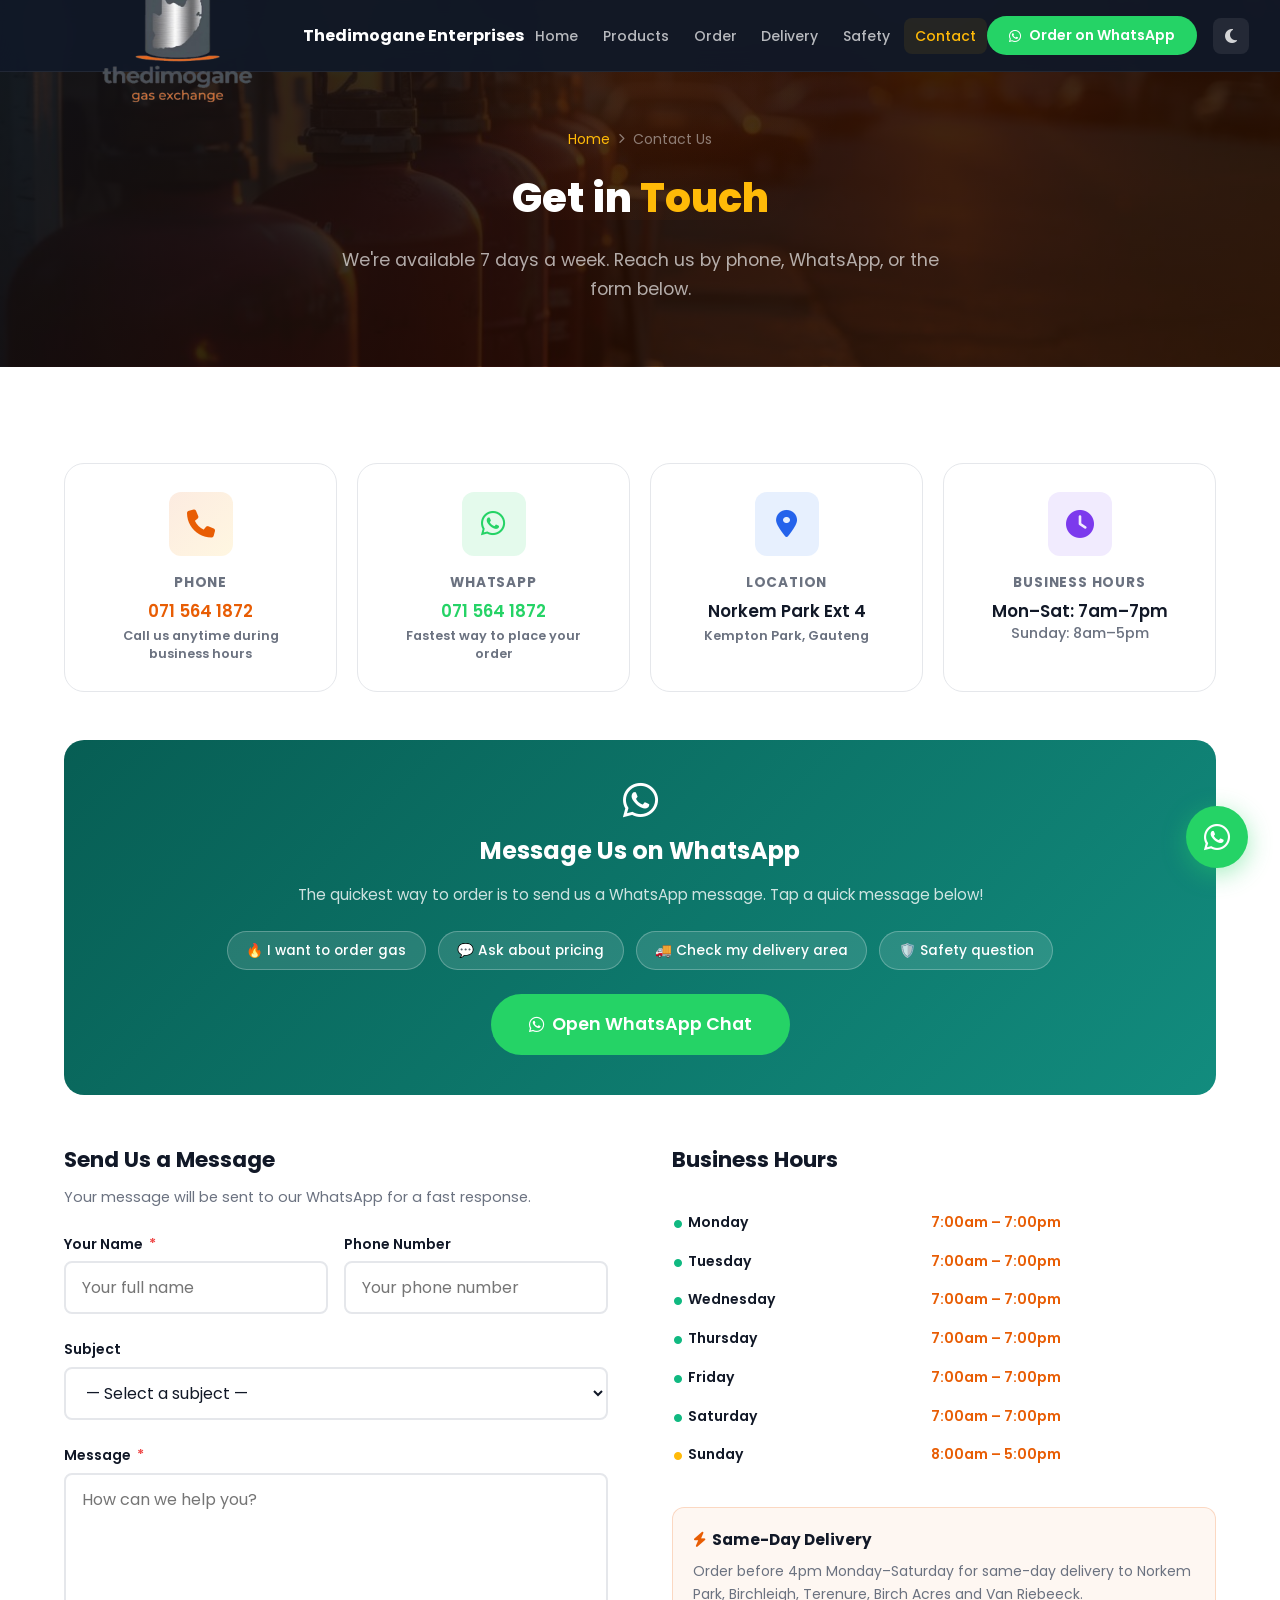
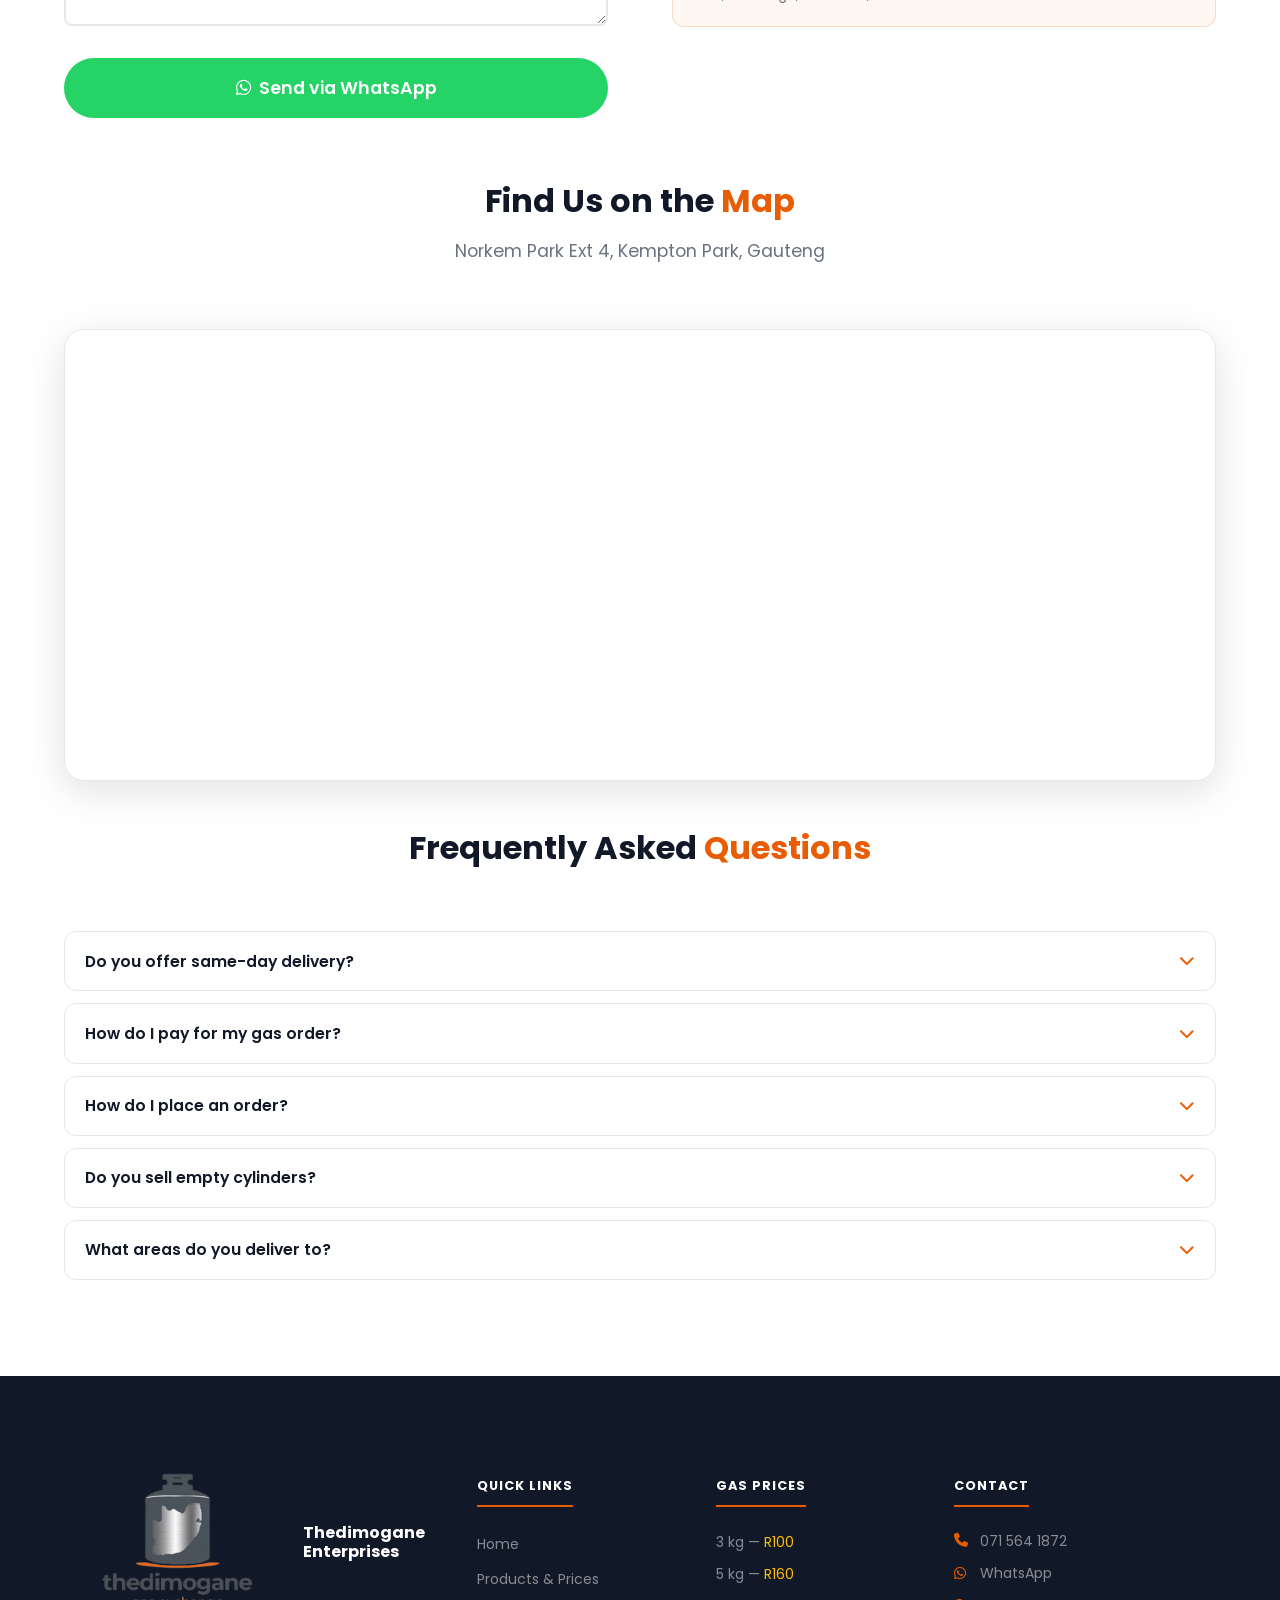
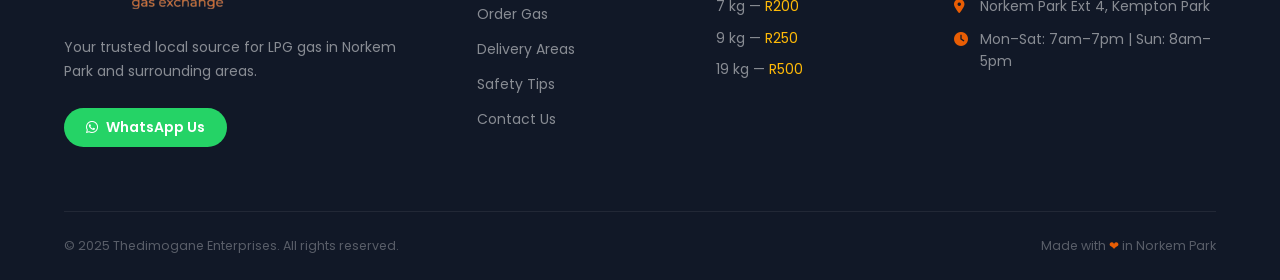
==== commit 4b4f728b: "Fix logo filename to .png" ====
--- a/contact.html
+++ b/contact.html
@@ -47,7 +47,7 @@
   <header class="header" id="header">
     <nav class="nav container">
       <a href="index.html" class="nav__brand">
-        <img src="css/logo.jpg" alt="Thedimogane Enterprises logo" class="nav__logo-img">
+        <img src="css/logo.png" alt="Thedimogane Enterprises logo" class="nav__logo-img">
         <span>
           <span class="nav__title">Thedimogane Enterprises</span>
 
@@ -257,7 +257,7 @@
     <div class="container">
       <div class="footer__grid">
         <div>
-          <div class="footer__logo"><img src="css/logo.jpg" alt="Thedimogane Enterprises logo" class="footer__logo-img"><div><strong>Thedimogane Enterprises</strong></div></div>
+          <div class="footer__logo"><img src="css/logo.png" alt="Thedimogane Enterprises logo" class="footer__logo-img"><div><strong>Thedimogane Enterprises</strong></div></div>
           <p class="footer__desc">Your trusted local source for LPG gas in Norkem Park and surrounding areas.</p>
           <a href="https://wa.me/27715641872" target="_blank" class="btn btn--whatsapp btn--sm"><i class="fab fa-whatsapp"></i> WhatsApp Us</a>
         </div>
